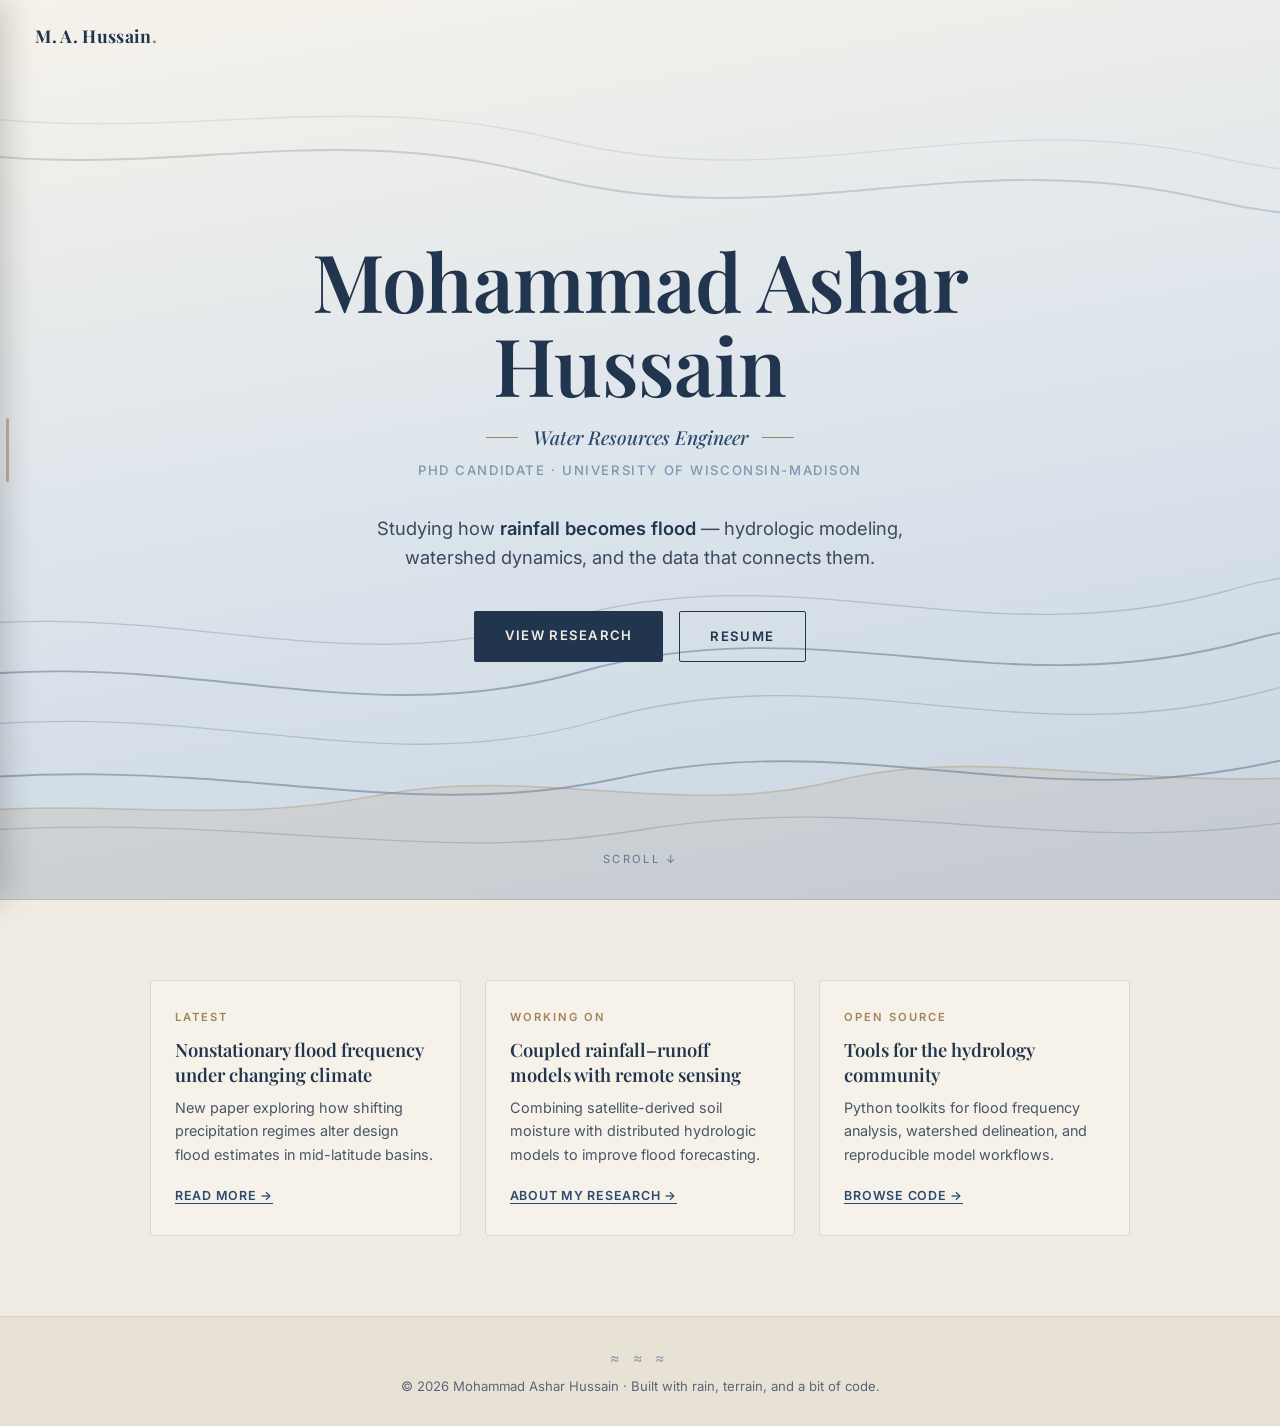
==== index.html @ 11c49c08 "Initial commit: personal website Static site with home, about, publications, resume, data & code, an" ====
<!DOCTYPE html>
<html lang="en">
<head>
<meta charset="UTF-8">
<meta name="viewport" content="width=device-width, initial-scale=1.0">
<title>Mohammad Ashar Hussain — Water Resources Engineer</title>
<meta name="description" content="PhD Candidate in Water Resources Engineering. Research in hydrology, flood modeling, and watershed dynamics.">
<link rel="preconnect" href="https://fonts.googleapis.com">
<link rel="preconnect" href="https://fonts.gstatic.com" crossorigin>
<link href="https://fonts.googleapis.com/css2?family=Playfair+Display:ital,wght@0,500;0,600;0,700;1,500&family=Inter:wght@300;400;500;600&display=swap" rel="stylesheet">
<link rel="stylesheet" href="styles.css">
</head>
<body>

<!-- TOP BAR -->
<header class="bar">
  <a href="index.html" class="logo">M. A. Hussain<span class="dot">.</span></a>
</header>

<!-- LEFT-EDGE SIDE NAV -->
<aside class="side-nav" aria-label="Site navigation">
  <svg class="side-nav-contours" viewBox="0 0 1440 900" preserveAspectRatio="xMidYMid slice" aria-hidden="true">
    <path class="contour major" d="M-50,720 C200,640 380,760 620,690 C860,620 1040,740 1290,660 C1390,628 1460,650 1500,640"/>
    <path class="contour" d="M-50,760 C220,690 400,800 640,735 C880,670 1060,780 1310,705 C1400,678 1460,695 1500,688"/>
    <path class="contour" d="M-50,800 C240,740 420,840 660,782 C900,724 1080,820 1330,752 C1410,730 1460,742 1500,738"/>
    <path class="contour major" d="M-50,150 C220,90 400,180 640,120 C880,60 1060,160 1310,90 C1400,65 1460,80 1500,75"/>
    <path class="contour" d="M-50,190 C240,140 420,210 660,160 C900,110 1080,200 1330,140 C1410,120 1460,128 1500,124"/>
  </svg>
  <button class="side-nav-close" aria-label="Close menu">×</button>
  <nav>
    <ol>
      <li><a href="index.html">Home</a></li>
      <li><a href="about.html">About</a></li>
      <li><a href="publications.html">Publications</a></li>
      <li><a href="cv.html">Resume</a></li>
      <li><a href="code.html">Data &amp; Code</a></li>
      <li><a href="contact.html">Contact</a></li>
    </ol>
  </nav>
</aside>
<button class="side-nav-handle" aria-label="Open menu"></button>

<main>
  <!-- HERO -->
  <section class="hero">
    <svg class="hero-svg" viewBox="0 0 1440 900" preserveAspectRatio="xMidYMid slice" aria-hidden="true">
      <!-- upper contours (clouds/sky) -->
      <path class="contour" d="M-50,100 C220,160 400,80 640,140 C880,200 1060,100 1310,160 C1400,180 1460,170 1500,172" opacity=".5"/>
      <path class="contour major" d="M-50,135 C200,200 380,110 620,175 C860,240 1040,140 1290,200 C1395,225 1460,212 1500,215" opacity=".55"/>
      <!-- lower contours (terrain) -->
      <path class="contour" d="M-50,640 C220,580 400,690 640,620 C880,550 1060,660 1310,590 C1400,562 1460,580 1500,575"/>
      <path class="contour major" d="M-50,690 C240,630 420,740 660,672 C900,604 1080,710 1330,640 C1410,618 1460,628 1500,624"/>
      <path class="contour" d="M-50,740 C260,680 440,790 680,720 C920,650 1100,760 1350,690 C1420,672 1460,680 1500,678"/>
      <path class="contour major" d="M-50,790 C280,740 460,830 700,778 C940,725 1120,820 1370,758 C1430,745 1465,750 1500,748"/>
      <path class="contour" d="M-50,840 C300,800 480,870 720,830 C960,790 1140,860 1380,820 C1440,810 1470,815 1500,815"/>
      <!-- subtle horizon terrain silhouette -->
      <path class="terrain" d="M-20,900 L-20,820 C160,790 280,830 460,795 C620,765 760,820 920,780 C1080,742 1240,800 1460,770 L1460,900 Z"/>
    </svg>

    <div class="hero-content">
      <h1>Mohammad Ashar Hussain</h1>
      <p class="title-line">Water Resources Engineer</p>
      <p class="affil">PhD Candidate · University of Wisconsin-Madison</p>
      <p class="lede">Studying how <strong>rainfall becomes flood</strong> — hydrologic modeling, watershed dynamics, and the data that connects them.</p>
      <div class="hero-cta">
        <a href="publications.html" class="btn btn-solid">View Research</a>
        <a href="cv.html" class="btn btn-ghost">Resume</a>
      </div>
    </div>
    <div class="scroll-hint">Scroll ↓</div>
  </section>

  <!-- HIGHLIGHTS -->
  <section class="highlights">
    <div class="h-wrap">
      <div class="hcard">
        <div class="label">Latest</div>
        <h3>Nonstationary flood frequency under changing climate</h3>
        <p>New paper exploring how shifting precipitation regimes alter design flood estimates in mid-latitude basins.</p>
        <a href="publications.html">Read more →</a>
      </div>
      <div class="hcard">
        <div class="label">Working on</div>
        <h3>Coupled rainfall–runoff models with remote sensing</h3>
        <p>Combining satellite-derived soil moisture with distributed hydrologic models to improve flood forecasting.</p>
        <a href="about.html">About my research →</a>
      </div>
      <div class="hcard">
        <div class="label">Open source</div>
        <h3>Tools for the hydrology community</h3>
        <p>Python toolkits for flood frequency analysis, watershed delineation, and reproducible model workflows.</p>
        <a href="code.html">Browse code →</a>
      </div>
    </div>
  </section>
</main>

<footer>
  <div class="wave">≈ ≈ ≈</div>
  <div>© 2026 Mohammad Ashar Hussain · Built with rain, terrain, and a bit of code.</div>
</footer>

<script src="script.js"></script>
</body>
</html>
---- styles.css ----
/* ============ TOKENS ============ */
:root{
  --ink:#1a2332;
  --slate:#22354e;
  --storm:#2d4a6e;
  --rain:#7d96b0;
  --mist:#c8d4e0;
  --mist-pale:#dde5ec;
  --sand:#c4a882;
  --sand-deep:#a08458;
  --paper:#f0ece4;
  --paper-warm:#e8e2d6;
  --paper-soft:#f6f2ea;
  --maxw:980px;
}
*{margin:0;padding:0;box-sizing:border-box}
html{scroll-behavior:smooth}
body{
  font-family:'Inter',sans-serif;
  background:var(--paper);
  color:var(--ink);
  line-height:1.65;
  font-weight:400;
  -webkit-font-smoothing:antialiased;
  min-height:100vh;
  display:flex;flex-direction:column;
}
main{flex:1}

/* page fade-in */
body{animation:pageIn .5s ease-out}
@keyframes pageIn{from{opacity:0;transform:translateY(6px)}to{opacity:1;transform:none}}

/* ============ TOP BAR ============ */
.bar{
  position:fixed;top:0;left:0;right:0;z-index:50;
  display:flex;justify-content:space-between;align-items:center;
  padding:1.3rem 2.2rem;
  transition:background .35s,box-shadow .35s,padding .35s;
}
.bar.scrolled{
  background:rgba(240,236,228,.92);
  backdrop-filter:blur(10px);
  box-shadow:0 1px 0 rgba(26,35,50,.08);
  padding:.85rem 2.2rem;
}
.logo{
  font-family:'Playfair Display',serif;
  font-weight:700;font-size:1.1rem;
  color:var(--slate);letter-spacing:.02em;
  text-decoration:none;
}
.logo .dot{color:var(--sand-deep)}

/* ============ LEFT-EDGE SIDE NAV ============ */
.side-nav-handle{
  position:fixed;left:0;top:50%;transform:translateY(-50%);
  width:14px;height:140px;z-index:55;cursor:pointer;
  display:flex;align-items:center;justify-content:center;
  background:transparent;border:none;padding:0;
  transition:opacity .3s;
}
.side-nav-handle::before{
  content:'';width:3px;height:64px;background:var(--sand-deep);
  border-radius:2px;opacity:.55;
  transition:height .3s,opacity .3s,background .25s;
  box-shadow:0 0 0 1px rgba(240,236,228,.0);
}
.side-nav-handle::after{
  content:'MENU';
  position:absolute;left:22px;top:50%;
  transform:translateY(-50%) rotate(-90deg);transform-origin:left center;
  font-family:'Inter',sans-serif;font-size:.62rem;font-weight:600;
  letter-spacing:.28em;color:var(--sand-deep);
  opacity:0;transition:opacity .3s,left .3s;
  white-space:nowrap;pointer-events:none;
}
.side-nav-handle:hover::before{height:96px;opacity:1}
.side-nav-handle:hover::after{opacity:.85;left:26px}
.side-nav.open ~ .side-nav-handle,
.side-nav.open + .side-nav-handle{opacity:0;pointer-events:none}

.side-nav{
  position:fixed;left:0;top:0;bottom:0;width:300px;z-index:60;
  background:linear-gradient(165deg,#1a2332 0%,#22354e 70%,#2d4a6e 100%);
  transform:translateX(-100%);
  transition:transform .45s cubic-bezier(.22,.61,.36,1);
  display:flex;align-items:center;justify-content:center;
  box-shadow:6px 0 30px rgba(0,0,0,.18);
}
.side-nav.open{transform:translateX(0)}
.side-nav-contours{position:absolute;inset:0;opacity:.5;pointer-events:none}
.side-nav-contours .contour{fill:none;stroke:rgba(196,168,130,.25);stroke-width:1.3}
.side-nav-contours .contour.major{stroke:rgba(196,168,130,.4);stroke-width:1.8}
.side-nav-close{
  position:absolute;top:1.4rem;right:1.4rem;
  background:none;border:none;cursor:pointer;
  color:var(--paper);font-size:1.7rem;line-height:1;
  font-family:'Playfair Display',serif;font-weight:300;
  transition:transform .25s,color .2s;
}
.side-nav-close:hover{transform:rotate(90deg);color:var(--sand)}
.side-nav nav{position:relative;z-index:2;width:100%;padding:0 2rem}
.side-nav ol{list-style:none;counter-reset:item;text-align:left}
.side-nav li{
  counter-increment:item;margin:.55rem 0;
  opacity:0;transform:translateX(-14px);
  transition:opacity .45s,transform .45s;
}
.side-nav.open li{opacity:1;transform:none}
.side-nav.open li:nth-child(1){transition-delay:.12s}
.side-nav.open li:nth-child(2){transition-delay:.18s}
.side-nav.open li:nth-child(3){transition-delay:.24s}
.side-nav.open li:nth-child(4){transition-delay:.30s}
.side-nav.open li:nth-child(5){transition-delay:.36s}
.side-nav.open li:nth-child(6){transition-delay:.42s}
.side-nav a{
  font-family:'Playfair Display',serif;
  font-size:1.55rem;font-weight:500;
  color:var(--paper);text-decoration:none;
  display:inline-block;padding:.35rem 0;position:relative;
  transition:color .25s,padding-left .3s;
}
.side-nav a::before{
  content:'0' counter(item);
  position:absolute;left:-2.4rem;top:50%;transform:translateY(-50%);
  font-family:'Inter',sans-serif;font-size:.65rem;font-weight:600;
  color:var(--sand);letter-spacing:.18em;
  opacity:0;transition:opacity .3s,left .3s;
}
.side-nav a:hover{color:var(--sand);padding-left:.6rem}
.side-nav a:hover::before{opacity:1;left:-2.1rem}
.side-nav a.active{color:var(--sand)}
.side-nav a.active::before{opacity:1}

/* ============ HERO (HOME) ============ */
.hero{
  position:relative;min-height:100vh;
  background:linear-gradient(170deg,#f6f2ea 0%,#dde5ec 50%,#c8d4e0 100%);
  display:flex;align-items:center;justify-content:center;
  overflow:hidden;
}
.hero-svg{position:absolute;inset:0;width:100%;height:100%;pointer-events:none}
.contour{fill:none;stroke:rgba(45,74,110,.22);stroke-width:1.3}
.contour.major{stroke:rgba(45,74,110,.38);stroke-width:1.9}
.terrain{fill:rgba(160,132,88,.12);stroke:rgba(160,132,88,.35);stroke-width:1.5}
.raindrop{
  position:absolute;top:-10%;
  width:1px;
  background:linear-gradient(to bottom,transparent,rgba(45,74,110,.45));
  animation:fall linear infinite;
}
@keyframes fall{to{transform:translateY(115vh)}}

.hero-content{position:relative;z-index:2;text-align:center;padding:0 1.5rem;max-width:760px}
.hero h1{
  font-family:'Playfair Display',serif;
  font-size:clamp(2.8rem,7.5vw,5rem);
  font-weight:600;color:var(--slate);
  line-height:1.05;margin-bottom:1rem;
  letter-spacing:-.01em;
}
.title-line{
  font-family:'Playfair Display',serif;
  font-style:italic;font-weight:500;
  font-size:clamp(1rem,2.1vw,1.2rem);
  color:var(--storm);
  margin-bottom:.4rem;
  display:flex;align-items:center;justify-content:center;gap:.9rem;
}
.title-line::before,.title-line::after{
  content:'';width:32px;height:1px;background:var(--sand-deep);
}
.affil{
  font-size:.82rem;font-weight:500;color:var(--rain);
  letter-spacing:.12em;text-transform:uppercase;margin-bottom:2rem;
}
.lede{
  font-size:clamp(1rem,2.1vw,1.15rem);color:#3a4a5e;
  max-width:560px;margin:0 auto 2.4rem;line-height:1.6;
}
.lede strong{color:var(--slate);font-weight:600}
.hero-cta{display:flex;gap:1rem;justify-content:center;flex-wrap:wrap}

.btn{
  display:inline-block;padding:.85rem 1.9rem;
  font-size:.82rem;font-weight:600;letter-spacing:.1em;text-transform:uppercase;
  text-decoration:none;border-radius:2px;
  transition:transform .2s,background .25s,color .25s,border-color .25s;
  cursor:pointer;border:none;font-family:inherit;
}
.btn:hover{transform:translateY(-2px)}
.btn-solid{background:var(--slate);color:var(--paper)}
.btn-solid:hover{background:var(--storm)}
.btn-ghost{border:1px solid var(--slate);color:var(--slate);background:transparent}
.btn-ghost:hover{background:var(--slate);color:var(--paper)}

.scroll-hint{
  position:absolute;bottom:2rem;left:50%;transform:translateX(-50%);
  color:var(--storm);font-size:.7rem;letter-spacing:.22em;text-transform:uppercase;
  animation:bob 2.4s ease-in-out infinite;z-index:2;opacity:.65;
}
@keyframes bob{0%,100%{transform:translate(-50%,0)}50%{transform:translate(-50%,8px)}}

/* HIGHLIGHTS (home page) */
.highlights{padding:5rem 2rem;background:var(--paper)}
.h-wrap{max-width:var(--maxw);margin:0 auto;display:grid;grid-template-columns:repeat(3,1fr);gap:1.5rem}
.hcard{
  background:var(--paper-soft);border:1px solid #e0d8c8;border-radius:3px;
  padding:1.7rem 1.5rem;transition:transform .25s,box-shadow .25s,border-color .25s;
}
.hcard:hover{transform:translateY(-3px);border-color:var(--sand-deep);box-shadow:0 8px 24px rgba(26,35,50,.06)}
.hcard .label{
  font-size:.7rem;font-weight:600;letter-spacing:.18em;text-transform:uppercase;
  color:var(--sand-deep);margin-bottom:.7rem;
}
.hcard h3{
  font-family:'Playfair Display',serif;font-size:1.15rem;font-weight:600;
  color:var(--slate);margin-bottom:.5rem;line-height:1.35;
}
.hcard p{font-size:.9rem;color:#4a5568;margin-bottom:.9rem}
.hcard a{
  font-size:.78rem;font-weight:600;letter-spacing:.06em;text-transform:uppercase;
  color:var(--storm);text-decoration:none;border-bottom:1px solid currentColor;
}

/* ============ INNER PAGE LAYOUT ============ */
.page{
  padding:8rem 2rem 4rem;min-height:70vh;
  position:relative;overflow:hidden;
  background:linear-gradient(180deg,var(--paper-soft) 0%,var(--paper) 60%,var(--paper-warm) 100%);
}
.page-bg{
  position:absolute;inset:0;width:100%;height:100%;
  pointer-events:none;opacity:.55;z-index:0;
}
.page-bg .contour{fill:none;stroke:rgba(45,74,110,.22);stroke-width:1.3}
.page-bg .contour.major{stroke:rgba(45,74,110,.38);stroke-width:1.9}
.page-bg .rain{stroke:rgba(45,74,110,.32);stroke-width:1;stroke-linecap:round}
.page-bg .ripple{fill:none;stroke:rgba(45,74,110,.28);stroke-width:1}
.page-bg .river{fill:none;stroke:rgba(45,74,110,.32);stroke-width:1.6;stroke-linecap:round}
.page-bg .ridge{fill:rgba(160,132,88,.10);stroke:rgba(160,132,88,.35);stroke-width:1.4}
.page-bg .node{fill:rgba(160,132,88,.5);stroke:rgba(45,74,110,.45);stroke-width:1}
.page-bg .edge{stroke:rgba(45,74,110,.22);stroke-width:.9;fill:none}
.page-bg .building{fill:rgba(45,74,110,.14);stroke:rgba(45,74,110,.4);stroke-width:1}
.page-bg .waterline{fill:none;stroke:rgba(45,74,110,.4);stroke-width:1.4}
.page-bg .waterfill{fill:rgba(125,150,176,.16);stroke:none}
.page-wrap{max-width:var(--maxw);margin:0 auto;position:relative;z-index:1}
.page-head{margin-bottom:3rem;position:relative}
.page-head .eyebrow{
  font-size:.72rem;font-weight:600;letter-spacing:.24em;text-transform:uppercase;
  color:var(--sand-deep);margin-bottom:.8rem;
}
.page-head h1{
  font-family:'Playfair Display',serif;font-size:clamp(2.2rem,5vw,3.2rem);
  font-weight:600;color:var(--slate);line-height:1.1;
}
.page-head .lead{
  margin-top:1rem;font-size:1.05rem;color:#3a4a5e;max-width:600px;
}
.divider{
  width:60px;height:2px;background:var(--sand-deep);margin:1.4rem 0;
}

/* ABOUT */
.about-grid{display:grid;grid-template-columns:280px 1fr;gap:3.2rem;align-items:start}
.portrait{
  aspect-ratio:4/5;border-radius:3px;overflow:hidden;
  background:linear-gradient(160deg,var(--mist),var(--storm));
  display:flex;align-items:center;justify-content:center;position:relative;
}
.portrait img{width:100%;height:100%;object-fit:cover;display:block}
.portrait .placeholder{color:var(--paper);font-size:.78rem;letter-spacing:.1em;text-transform:uppercase;text-align:center;padding:1rem;opacity:.85}
.portrait::after{
  content:'';position:absolute;inset:0;
  border:1px solid var(--sand-deep);
  transform:translate(10px,10px);pointer-events:none;border-radius:3px;
}
.about-text p{margin-bottom:1.15rem;color:#2c3645;font-size:1.02rem}
.interests{margin-top:1.6rem;display:flex;flex-wrap:wrap;gap:.55rem}
.chip{
  background:var(--paper-warm);border:1px solid #d8d0c0;
  padding:.35rem .9rem;border-radius:2rem;
  font-size:.8rem;font-weight:500;color:var(--storm);
}

/* PUBLICATIONS */
.visually-hidden{
  position:absolute;width:1px;height:1px;padding:0;margin:-1px;overflow:hidden;
  clip:rect(0,0,0,0);white-space:nowrap;border:0;
}
.pub-search{
  position:relative;margin-bottom:2rem;
  display:flex;align-items:center;
  background:var(--paper-soft);border:1px solid #d8d0c0;border-radius:3px;
  padding:.4rem .6rem .4rem .9rem;
  transition:border-color .25s,box-shadow .25s,background .25s;
}
.pub-search:focus-within{
  border-color:var(--sand-deep);
  box-shadow:0 0 0 3px rgba(196,168,130,.18);
  background:var(--paper);
}
.pub-search-icon{
  width:18px;height:18px;fill:var(--storm);opacity:.65;flex-shrink:0;margin-right:.6rem;
}
.pub-search input{
  flex:1;border:none;outline:none;background:transparent;
  font-family:'Inter',sans-serif;font-size:.98rem;color:var(--ink);
  padding:.55rem 0;
}
.pub-search input::placeholder{color:#7d8898}
.pub-search input::-webkit-search-cancel-button{-webkit-appearance:none;appearance:none}
.pub-search-clear{
  background:none;border:none;cursor:pointer;
  color:var(--rain);font-size:1.4rem;line-height:1;
  width:28px;height:28px;border-radius:50%;
  display:flex;align-items:center;justify-content:center;
  opacity:0;pointer-events:none;
  transition:opacity .2s,color .2s,background .2s;
}
.pub-search.has-value .pub-search-clear{opacity:1;pointer-events:auto}
.pub-search-clear:hover{color:var(--slate);background:var(--paper-warm)}
.pub-empty{
  text-align:center;padding:2rem 1rem;color:var(--rain);font-style:italic;
  background:var(--paper-soft);border:1px dashed #d8d0c0;border-radius:3px;
  margin-bottom:1.5rem;
}
.pub-group{margin-bottom:2.5rem}
.pub-group h2{
  font-family:'Playfair Display',serif;font-size:1.4rem;font-weight:600;
  color:var(--storm);margin-bottom:1.2rem;
  padding-bottom:.6rem;border-bottom:1px solid #d8d0c0;
}
.pub{
  border-left:3px solid var(--rain);
  padding:1.1rem 1.4rem;margin-bottom:1.1rem;
  background:var(--paper-soft);border-radius:0 3px 3px 0;
  transition:border-color .25s,transform .2s;
}
.pub:hover{border-color:var(--sand-deep);transform:translateX(4px)}
.pub .pub-title{font-family:'Playfair Display',serif;font-size:1.1rem;font-weight:600;color:var(--slate);margin-bottom:.3rem;line-height:1.35}
.pub .pub-authors{font-size:.9rem;color:#4a5568;margin-bottom:.25rem}
.pub .pub-authors .me{font-weight:600;color:var(--storm)}
.pub .pub-venue{font-size:.85rem;color:var(--sand-deep);font-style:italic}
.pub .pub-links{margin-top:.55rem;display:flex;gap:1rem;flex-wrap:wrap}
.pub .pub-links a{font-size:.75rem;font-weight:600;letter-spacing:.06em;text-transform:uppercase;color:var(--storm);text-decoration:none;border-bottom:1px solid transparent;transition:border-color .2s}
.pub .pub-links a:hover{border-color:var(--storm)}

/* CV */
.cv-grid{display:grid;grid-template-columns:1fr 1fr;gap:2.5rem;margin-top:1rem}
.cv-block h3{
  font-family:'Playfair Display',serif;font-size:1.15rem;font-weight:600;
  color:var(--storm);margin-bottom:1rem;
}
.cv-item{margin-bottom:1.2rem;padding-left:1rem;border-left:2px solid var(--mist)}
.cv-item .when{font-size:.75rem;font-weight:600;color:var(--sand-deep);letter-spacing:.06em;text-transform:uppercase;margin-bottom:.2rem}
.cv-item .what{font-weight:600;color:var(--slate);margin-bottom:.15rem}
.cv-item .where{font-size:.88rem;color:#5a6578}
.cv-download-band{
  margin-top:3rem;padding:2rem;background:var(--paper-warm);
  border-radius:3px;text-align:center;border:1px solid #d8d0c0;
}
.cv-download-band p{margin-bottom:1.2rem;color:#3a4a5e}

/* CODE */
.repo-grid{display:grid;grid-template-columns:repeat(auto-fit,minmax(280px,1fr));gap:1.4rem}
.repo{
  background:var(--paper-soft);border:1px solid #e0d8c8;border-radius:4px;
  padding:1.5rem;transition:transform .2s,box-shadow .25s,border-color .25s;
  text-decoration:none;display:block;
}
.repo:hover{transform:translateY(-4px);border-color:var(--sand-deep);box-shadow:0 10px 28px rgba(26,35,50,.08)}
.repo .repo-name{font-weight:600;font-size:1.05rem;color:var(--storm);margin-bottom:.5rem;display:flex;align-items:center;gap:.5rem}
.repo .repo-desc{font-size:.9rem;color:#4a5568;margin-bottom:.9rem}
.repo .repo-meta{font-size:.76rem;color:var(--sand-deep);font-weight:600;letter-spacing:.04em;text-transform:uppercase}

/* CONTACT */
.contact-inner{max-width:560px}
.contact-inner p{color:#3a4a5e;margin-bottom:2rem;font-size:1.05rem}
.contact-links{display:flex;gap:.9rem;flex-wrap:wrap}
.contact-links a{
  display:flex;align-items:center;gap:.55rem;
  padding:.75rem 1.3rem;background:var(--paper-soft);border:1px solid #d8d0c0;border-radius:3px;
  text-decoration:none;color:var(--slate);font-weight:500;font-size:.9rem;
  transition:border-color .2s,transform .2s,background .25s;
}
.contact-links a:hover{border-color:var(--sand-deep);transform:translateY(-2px);background:var(--paper-warm)}
.contact-links svg{width:17px;height:17px;fill:var(--storm)}

/* FOOTER */
footer{
  background:var(--paper-warm);color:#5a6578;
  text-align:center;padding:1.8rem 1rem;font-size:.82rem;
  border-top:1px solid #d8d0c0;margin-top:auto;
}
footer .wave{color:var(--rain);letter-spacing:.3em;margin-bottom:.4rem;font-size:.9rem}

/* RESPONSIVE */
@media(max-width:760px){
  .bar{padding:1rem 1.3rem}
  .bar.scrolled{padding:.7rem 1.3rem}
  .about-grid{grid-template-columns:1fr}
  .portrait{max-width:240px;margin:0 auto}
  .h-wrap{grid-template-columns:1fr}
  .cv-grid{grid-template-columns:1fr;gap:2rem}
  .page{padding:6.5rem 1.3rem 3rem}
  .side-nav{width:82vw;max-width:320px}
  .side-nav a::before{display:none}
  .side-nav a{font-size:1.35rem}
}
@media(prefers-reduced-motion:reduce){
  .raindrop,.scroll-hint{animation:none}
  body{animation:none}
  html{scroll-behavior:auto}
}
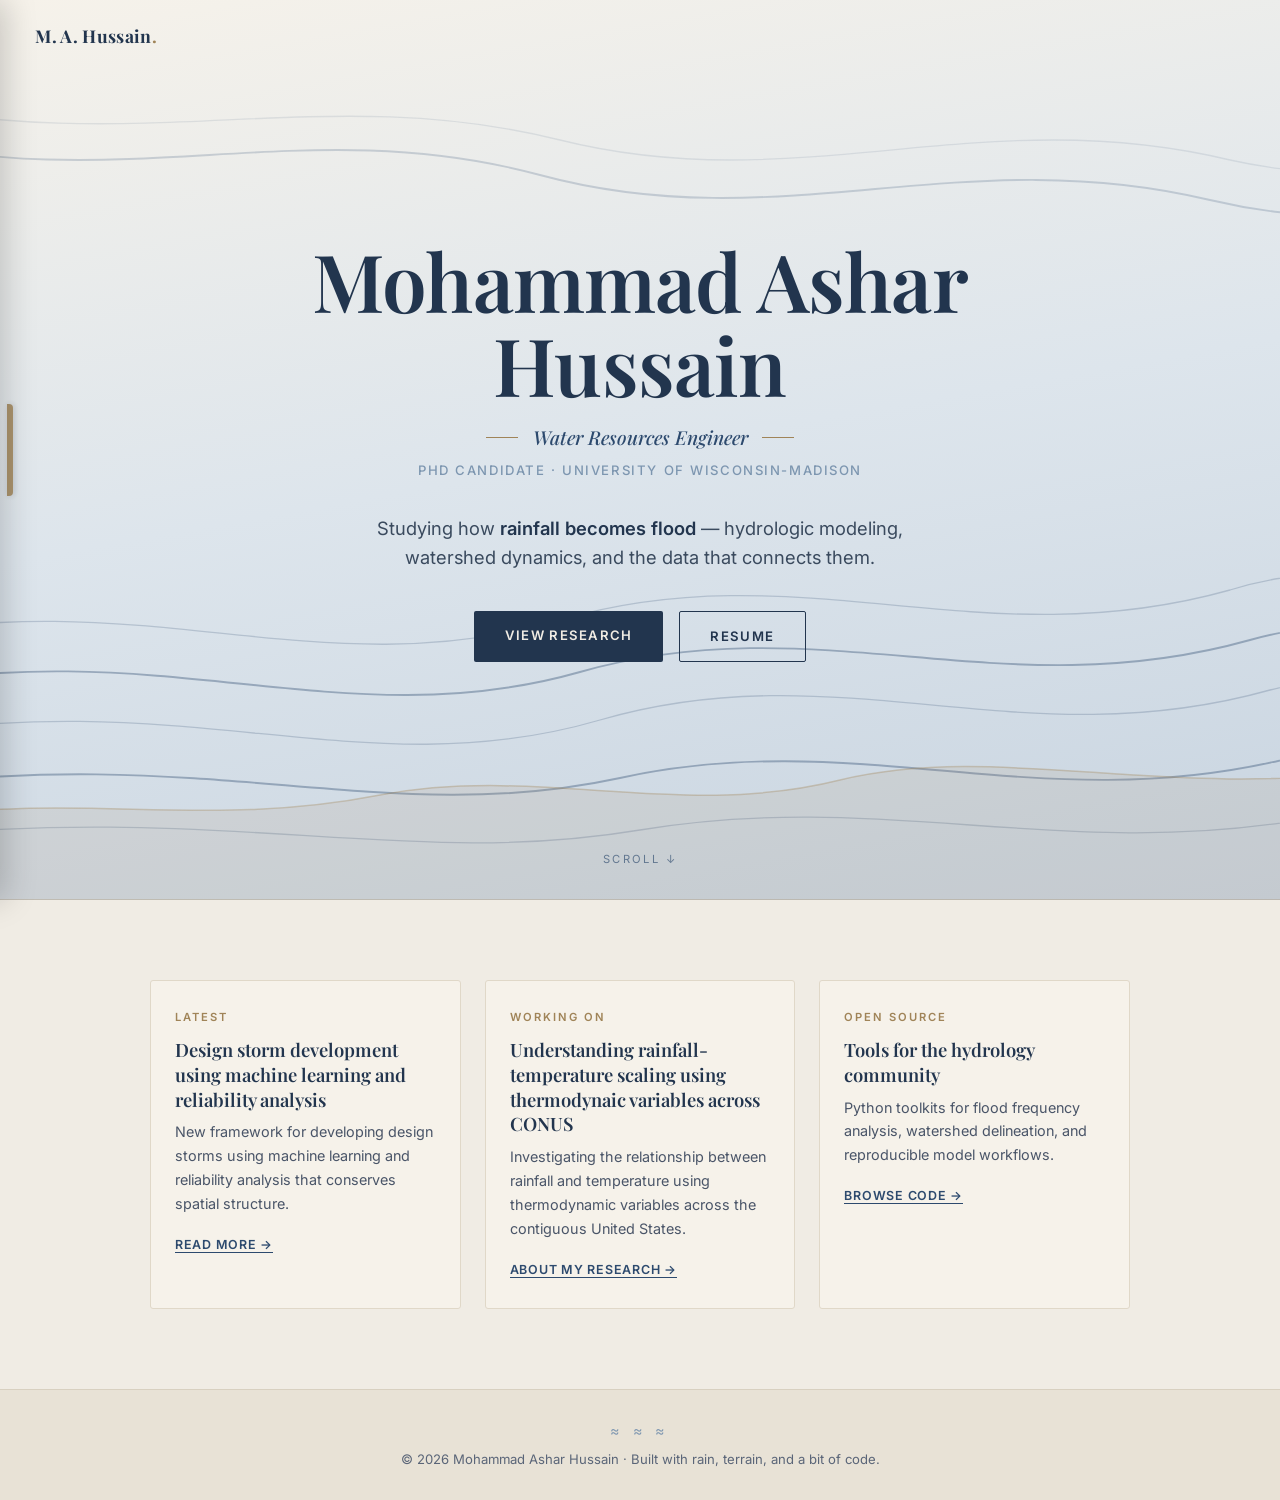
==== commit 93897c1c: "Update homepage highlights: design storm ML paper and rainfall-temperature scaling project Co-Author" ====
--- a/index.html
+++ b/index.html
@@ -75,14 +75,14 @@
     <div class="h-wrap">
       <div class="hcard">
         <div class="label">Latest</div>
-        <h3>Nonstationary flood frequency under changing climate</h3>
-        <p>New paper exploring how shifting precipitation regimes alter design flood estimates in mid-latitude basins.</p>
+        <h3>Design storm development using machine learning and reliability analysis</h3>
+        <p>New framework for developing design storms using machine learning and reliability analysis that conserves spatial structure.</p>
         <a href="publications.html">Read more →</a>
       </div>
       <div class="hcard">
         <div class="label">Working on</div>
-        <h3>Coupled rainfall–runoff models with remote sensing</h3>
-        <p>Combining satellite-derived soil moisture with distributed hydrologic models to improve flood forecasting.</p>
+        <h3>Understanding rainfall-temperature scaling using thermodynaic variables across CONUS</h3>
+        <p>Investigating the relationship between rainfall and temperature using thermodynamic variables across the contiguous United States.</p>
         <a href="about.html">About my research →</a>
       </div>
       <div class="hcard">
--- a/styles.css
+++ b/styles.css
@@ -55,28 +55,18 @@
 /* ============ LEFT-EDGE SIDE NAV ============ */
 .side-nav-handle{
   position:fixed;left:0;top:50%;transform:translateY(-50%);
-  width:14px;height:140px;z-index:55;cursor:pointer;
+  width:20px;height:140px;z-index:55;cursor:pointer;
   display:flex;align-items:center;justify-content:center;
   background:transparent;border:none;padding:0;
   transition:opacity .3s;
 }
 .side-nav-handle::before{
-  content:'';width:3px;height:64px;background:var(--sand-deep);
-  border-radius:2px;opacity:.55;
-  transition:height .3s,opacity .3s,background .25s;
-  box-shadow:0 0 0 1px rgba(240,236,228,.0);
-}
-.side-nav-handle::after{
-  content:'MENU';
-  position:absolute;left:22px;top:50%;
-  transform:translateY(-50%) rotate(-90deg);transform-origin:left center;
-  font-family:'Inter',sans-serif;font-size:.62rem;font-weight:600;
-  letter-spacing:.28em;color:var(--sand-deep);
-  opacity:0;transition:opacity .3s,left .3s;
-  white-space:nowrap;pointer-events:none;
-}
-.side-nav-handle:hover::before{height:96px;opacity:1}
-.side-nav-handle:hover::after{opacity:.85;left:26px}
+  content:'';width:6px;height:92px;background:var(--sand-deep);
+  border-radius:0 4px 4px 0;opacity:.85;
+  transition:height .3s,opacity .3s,background .25s,width .3s;
+  box-shadow:1px 0 6px rgba(26,35,50,.18);
+}
+.side-nav-handle:hover::before{height:120px;opacity:1;width:8px}
 .side-nav.open ~ .side-nav-handle,
 .side-nav.open + .side-nav-handle{opacity:0;pointer-events:none}
 
